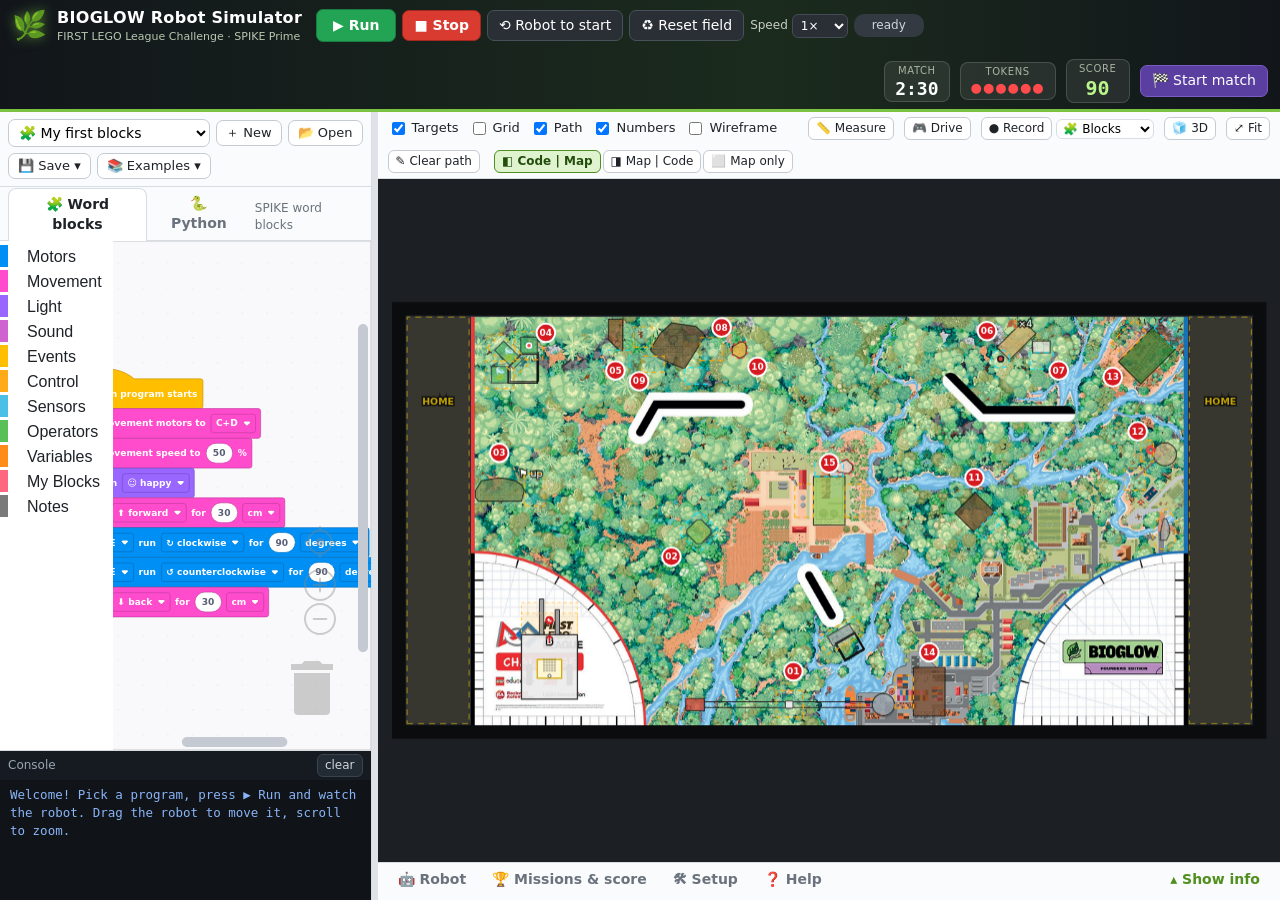
==== 2026 Code/simulator/index.html @ a002cd94 "Adding simulator and BaseFunctions recommendations" ====
<!doctype html>
<html lang="en">
<head>
  <meta charset="utf-8">
  <meta name="viewport" content="width=device-width, initial-scale=1">
  <title>BIOGLOW Robot Simulator – FIRST LEGO League</title>
  <link rel="stylesheet" href="vendor/codemirror/codemirror.css">
  <link rel="stylesheet" href="vendor/codemirror/addon/show-hint.css">
  <link rel="stylesheet" href="css/style.css">
</head>
<body>
  <header id="topbar">
    <div class="brand">
      <span class="logo">🌿</span>
      <div>
        <div class="title">BIOGLOW Robot Simulator</div>
        <div class="subtitle">FIRST LEGO League Challenge · SPIKE Prime</div>
      </div>
    </div>
    <div class="run-controls">
      <button id="btnRun" class="btn btn-run" title="Run the program (F5)">▶ Run</button>
      <button id="btnStop" class="btn btn-stop" title="Stop the program (Esc)">■ Stop</button>
      <button id="btnRobotStart" class="btn" title="Put the robot back at its start position (Home key)">⟲ Robot to start</button>
      <button id="btnResetField" class="btn" title="Put all mission models back in their starting positions">♻ Reset field</button>
      <label class="speed">Speed
        <select id="speedSel">
          <option value="0.25">¼×</option>
          <option value="0.5">½×</option>
          <option value="1" selected>1×</option>
          <option value="2">2×</option>
          <option value="4">4×</option>
          <option value="10">10×</option>
        </select>
      </label>
      <span id="runState" class="run-state idle">ready</span>
    </div>
    <div class="match-info">
      <div class="timer-box" title="Match timer (2:30)"><span class="lbl">Match</span><span id="matchTimer">2:30</span></div>
      <div class="tokens-box" title="Precision tokens"><span class="lbl">Tokens</span><span id="tokenDots"></span></div>
      <div class="score-box" title="Score for the current field"><span class="lbl">Score</span><span id="scoreTotal">0</span></div>
      <button id="btnMatch" class="btn btn-match">🏁 Start match</button>
    </div>
  </header>

  <main id="layout">
    <section id="codePane">
      <div class="prog-bar">
        <select id="programSel" title="Your programs (saved in this browser)"></select>
        <button id="btnNew" class="btn small" title="New program">＋ New</button>
        <button id="btnOpen" class="btn small" title="Open a .llsp3 (SPIKE app), .py or simulator .json file">📂 Open</button>
        <div class="dropdown">
          <button id="btnSaveMenu" class="btn small" title="Download or copy this program">💾 Save ▾</button>
          <div class="menu" id="saveMenu">
            <button data-act="download-py">Download Python (.py)</button>
            <button data-act="download-json">Download simulator file (.json)</button>
            <button data-act="download-llsp3">Download SPIKE app file (.llsp3, Python)</button>
            <button data-act="copy-py">Copy Python code</button>
            <hr>
            <button data-act="rename">Rename program…</button>
            <button data-act="duplicate">Duplicate program</button>
            <button data-act="to-python">Turn blocks into an editable Python program</button>
            <button data-act="delete" class="danger">Delete program…</button>
          </div>
        </div>
        <div class="dropdown">
          <button id="btnExamples" class="btn small">📚 Examples ▾</button>
          <div class="menu" id="examplesMenu"></div>
        </div>
        <input type="file" id="fileInput" accept=".py,.llsp3,.json,.txt" hidden>
      </div>
      <div class="tabs" id="codeTabs">
        <button data-tab="blocks" class="tab">🧩 Word blocks</button>
        <button data-tab="python" class="tab">🐍 Python</button>
        <span id="modeNote" class="mode-note"></span>
      </div>
      <div id="editorArea">
        <div id="blocklyDiv"></div>
        <div id="pythonDiv"><textarea id="pyText"></textarea></div>
      </div>
      <div id="consoleWrap">
        <div class="console-head"><span>Console</span><button id="btnClearConsole" class="btn tiny">clear</button></div>
        <pre id="console"></pre>
      </div>
    </section>

    <div id="splitter" title="Drag to resize"></div>

    <section id="fieldPane">
      <div class="field-toolbar">
        <label><input type="checkbox" id="optZones" checked> Targets</label>
        <label><input type="checkbox" id="optGrid"> Grid</label>
        <label><input type="checkbox" id="optTrail" checked> Path</label>
        <label><input type="checkbox" id="optLabels" checked> Numbers</label>
        <label><input type="checkbox" id="optSchematic"> Wireframe</label>
        <span class="sep"></span>
        <button id="btnMeasure" class="btn tiny toggle" title="Click and drag on the field to measure distances and angles (M)">📏 Measure</button>
        <button id="btnDrive" class="btn tiny toggle" title="Drive the robot with the keyboard (D)">🎮 Drive</button>
        <button id="btnRecord" class="btn tiny toggle rec" title="Record your keyboard driving as a program (R)">● Record</button>
        <select id="recFormat" class="rec-format" title="What Record writes"><option value="blocks">🧩 Blocks</option><option value="python">🐍 Python</option><option value="both">🧩+🐍 Both</option></select>
        <button id="btn3d" class="btn tiny toggle" title="Show the field in 3D: drag to turn, right-drag to move, scroll to zoom">🧊 3D</button>
        <button id="btnFit" class="btn tiny" title="Show the whole table (double-click the field)">⤢ Fit</button>
        <button id="btnClearTrail" class="btn tiny" title="Clear the drawn path">✎ Clear path</button>
        <span class="layout-switch" id="layoutSwitch" title="Screen layout">
          <button data-layout="split" class="btn tiny" title="Split screen: code on the left, the full map on the right">◧ Code | Map</button>
          <button data-layout="split-r" class="btn tiny" title="Split screen: the full map on the left, code on the right">◨ Map | Code</button>
          <button data-layout="map" class="btn tiny" title="Only the map (full width)">⬜ Map only</button>
        </span>
      </div>
      <div id="fieldWrap">
        <canvas id="fieldCanvas"></canvas>
        <div id="toast"></div>
        <div id="driveHelp" class="overlay-help">
          <b>Keyboard drive</b> ↑/↓ forward/back · ←/→ turn · Shift = slow · Q/A arm E · W/S arm F · Space stop · R record
        </div>
        <div id="matchOver" class="overlay-msg"></div>
      </div>
      <div class="panel-tabs" id="panelTabs">
        <button data-panel="robot" class="ptab">🤖 Robot</button>
        <button data-panel="missions" class="ptab">🏆 Missions &amp; score</button>
        <button data-panel="setup" class="ptab">🛠 Setup</button>
        <button data-panel="help" class="ptab">❓ Help</button>
        <button id="btnPanelToggle" class="ptab ptab-toggle" title="Show or hide the info panel (the map gets bigger when it is hidden)">▴ Show info</button>
      </div>
      <div id="panelArea">
        <div class="panel" id="panel-robot"></div>
        <div class="panel" id="panel-missions"></div>
        <div class="panel" id="panel-setup"></div>
        <div class="panel" id="panel-help"></div>
      </div>
    </section>
  </main>

  <div id="modal" class="modal hidden"><div class="modal-box"><div id="modalBody"></div></div></div>

  <!-- third-party editors (bundled for offline use) -->
  <script src="vendor/codemirror/codemirror.js"></script>
  <script src="vendor/codemirror/mode/python/python.js"></script>
  <script src="vendor/codemirror/addon/matchbrackets.js"></script>
  <script src="vendor/codemirror/addon/closebrackets.js"></script>
  <script src="vendor/codemirror/addon/active-line.js"></script>
  <script src="vendor/codemirror/addon/comment.js"></script>
  <script src="vendor/codemirror/addon/show-hint.js"></script>
  <script src="vendor/blockly/blockly_compressed.js"></script>
  <script src="vendor/blockly/blocks_compressed.js"></script>
  <script src="vendor/blockly/python_compressed.js"></script>
  <script src="vendor/blockly/msg/en.js"></script>

  <!-- field images (embedded so the colour sensor works from a local file) -->
  <script src="assets/mat.js"></script>
  <script src="assets/wireframe.js"></script>

  <!-- Python interpreter -->
  <script src="js/python/lexer.js"></script>
  <script src="js/python/parser.js"></script>
  <script src="js/python/runtime.js"></script>
  <script src="js/python/interp.js"></script>
  <script src="js/python/builtins.js"></script>

  <!-- simulation -->
  <script src="js/sim/geom.js"></script>
  <script src="js/sim/field.js"></script>
  <script src="js/sim/robot.js"></script>
  <script src="js/sim/missions.js"></script>
  <script src="js/sim/world.js"></script>
  <script src="js/sim/runner.js"></script>
  <script src="js/api/spike.js"></script>
  <script src="js/api/pybricks.js"></script>

  <!-- blocks, files, user interface -->
  <script src="js/blocks/spike_blocks.js"></script>
  <script src="js/blocks/llsp3.js"></script>
  <script src="js/ui/render.js"></script>
  <script src="js/ui/guided_mission.js"></script>
  <script src="js/ui/examples.js"></script>
  <script src="js/ui/panels.js"></script>
  <script src="js/ui/editors.js"></script>
  <script src="js/ui/recorder.js"></script>
  <script src="js/ui/view3d.js"></script>
  <script src="js/ui/models3d.js"></script>
  <script src="js/ui/app.js"></script>
</body>
</html>
---- 2026 Code/simulator/vendor/codemirror/codemirror.css ----
/* BASICS */

.CodeMirror {
  /* Set height, width, borders, and global font properties here */
  font-family: monospace;
  height: 300px;
  color: black;
  direction: ltr;
}

/* PADDING */

.CodeMirror-lines {
  padding: 4px 0; /* Vertical padding around content */
}
.CodeMirror pre.CodeMirror-line,
.CodeMirror pre.CodeMirror-line-like {
  padding: 0 4px; /* Horizontal padding of content */
}

.CodeMirror-scrollbar-filler, .CodeMirror-gutter-filler {
  background-color: white; /* The little square between H and V scrollbars */
}

/* GUTTER */

.CodeMirror-gutters {
  border-right: 1px solid #ddd;
  background-color: #f7f7f7;
  white-space: nowrap;
}
.CodeMirror-linenumbers {}
.CodeMirror-linenumber {
  padding: 0 3px 0 5px;
  min-width: 20px;
  text-align: right;
  color: #999;
  white-space: nowrap;
}

.CodeMirror-guttermarker { color: black; }
.CodeMirror-guttermarker-subtle { color: #999; }

/* CURSOR */

.CodeMirror-cursor {
  border-left: 1px solid black;
  border-right: none;
  width: 0;
}
/* Shown when moving in bi-directional text */
.CodeMirror div.CodeMirror-secondarycursor {
  border-left: 1px solid silver;
}
.cm-fat-cursor .CodeMirror-cursor {
  width: auto;
  border: 0 !important;
  background: #7e7;
}
.cm-fat-cursor div.CodeMirror-cursors {
  z-index: 1;
}
.cm-fat-cursor .CodeMirror-line::selection,
.cm-fat-cursor .CodeMirror-line > span::selection, 
.cm-fat-cursor .CodeMirror-line > span > span::selection { background: transparent; }
.cm-fat-cursor .CodeMirror-line::-moz-selection,
.cm-fat-cursor .CodeMirror-line > span::-moz-selection,
.cm-fat-cursor .CodeMirror-line > span > span::-moz-selection { background: transparent; }
.cm-fat-cursor { caret-color: transparent; }
@-moz-keyframes blink {
  0% {}
  50% { background-color: transparent; }
  100% {}
}
@-webkit-keyframes blink {
  0% {}
  50% { background-color: transparent; }
  100% {}
}
@keyframes blink {
  0% {}
  50% { background-color: transparent; }
  100% {}
}

/* Can style cursor different in overwrite (non-insert) mode */
.CodeMirror-overwrite .CodeMirror-cursor {}

.cm-tab { display: inline-block; text-decoration: inherit; }

.CodeMirror-rulers {
  position: absolute;
  left: 0; right: 0; top: -50px; bottom: 0;
  overflow: hidden;
}
.CodeMirror-ruler {
  border-left: 1px solid #ccc;
  top: 0; bottom: 0;
  position: absolute;
}

/* DEFAULT THEME */

.cm-s-default .cm-header {color: blue;}
.cm-s-default .cm-quote {color: #090;}
.cm-negative {color: #d44;}
.cm-positive {color: #292;}
.cm-header, .cm-strong {font-weight: bold;}
.cm-em {font-style: italic;}
.cm-link {text-decoration: underline;}
.cm-strikethrough {text-decoration: line-through;}

.cm-s-default .cm-keyword {color: #708;}
.cm-s-default .cm-atom {color: #219;}
.cm-s-default .cm-number {color: #164;}
.cm-s-default .cm-def {color: #00f;}
.cm-s-default .cm-variable,
.cm-s-default .cm-punctuation,
.cm-s-default .cm-property,
.cm-s-default .cm-operator {}
.cm-s-default .cm-variable-2 {color: #05a;}
.cm-s-default .cm-variable-3, .cm-s-default .cm-type {color: #085;}
.cm-s-default .cm-comment {color: #a50;}
.cm-s-default .cm-string {color: #a11;}
.cm-s-default .cm-string-2 {color: #f50;}
.cm-s-default .cm-meta {color: #555;}
.cm-s-default .cm-qualifier {color: #555;}
.cm-s-default .cm-builtin {color: #30a;}
.cm-s-default .cm-bracket {color: #997;}
.cm-s-default .cm-tag {color: #170;}
.cm-s-default .cm-attribute {color: #00c;}
.cm-s-default .cm-hr {color: #999;}
.cm-s-default .cm-link {color: #00c;}

.cm-s-default .cm-error {color: #f00;}
.cm-invalidchar {color: #f00;}

.CodeMirror-composing { border-bottom: 2px solid; }

/* Default styles for common addons */

div.CodeMirror span.CodeMirror-matchingbracket {color: #0b0;}
div.CodeMirror span.CodeMirror-nonmatchingbracket {color: #a22;}
.CodeMirror-matchingtag { background: rgba(255, 150, 0, .3); }
.CodeMirror-activeline-background {background: #e8f2ff;}

/* STOP */

/* The rest of this file contains styles related to the mechanics of
   the editor. You probably shouldn't touch them. */

.CodeMirror {
  position: relative;
  overflow: hidden;
  background: white;
}

.CodeMirror-scroll {
  overflow: scroll !important; /* Things will break if this is overridden */
  /* 50px is the magic margin used to hide the element's real scrollbars */
  /* See overflow: hidden in .CodeMirror */
  margin-bottom: -50px; margin-right: -50px;
  padding-bottom: 50px;
  height: 100%;
  outline: none; /* Prevent dragging from highlighting the element */
  position: relative;
  z-index: 0;
}
.CodeMirror-sizer {
  position: relative;
  border-right: 50px solid transparent;
}

/* The fake, visible scrollbars. Used to force redraw during scrolling
   before actual scrolling happens, thus preventing shaking and
   flickering artifacts. */
.CodeMirror-vscrollbar, .CodeMirror-hscrollbar, .CodeMirror-scrollbar-filler, .CodeMirror-gutter-filler {
  position: absolute;
  z-index: 6;
  display: none;
  outline: none;
}
.CodeMirror-vscrollbar {
  right: 0; top: 0;
  overflow-x: hidden;
  overflow-y: scroll;
}
.CodeMirror-hscrollbar {
  bottom: 0; left: 0;
  overflow-y: hidden;
  overflow-x: scroll;
}
.CodeMirror-scrollbar-filler {
  right: 0; bottom: 0;
}
.CodeMirror-gutter-filler {
  left: 0; bottom: 0;
}

.CodeMirror-gutters {
  position: absolute; left: 0; top: 0;
  min-height: 100%;
  z-index: 3;
}
.CodeMirror-gutter {
  white-space: normal;
  height: 100%;
  display: inline-block;
  vertical-align: top;
  margin-bottom: -50px;
}
.CodeMirror-gutter-wrapper {
  position: absolute;
  z-index: 4;
  background: none !important;
  border: none !important;
}
.CodeMirror-gutter-background {
  position: absolute;
  top: 0; bottom: 0;
  z-index: 4;
}
.CodeMirror-gutter-elt {
  position: absolute;
  cursor: default;
  z-index: 4;
}
.CodeMirror-gutter-wrapper ::selection { background-color: transparent }
.CodeMirror-gutter-wrapper ::-moz-selection { background-color: transparent }

.CodeMirror-lines {
  cursor: text;
  min-height: 1px; /* prevents collapsing before first draw */
}
.CodeMirror pre.CodeMirror-line,
.CodeMirror pre.CodeMirror-line-like {
  /* Reset some styles that the rest of the page might have set */
  -moz-border-radius: 0; -webkit-border-radius: 0; border-radius: 0;
  border-width: 0;
  background: transparent;
  font-family: inherit;
  font-size: inherit;
  margin: 0;
  white-space: pre;
  word-wrap: normal;
  line-height: inherit;
  color: inherit;
  z-index: 2;
  position: relative;
  overflow: visible;
  -webkit-tap-highlight-color: transparent;
  -webkit-font-variant-ligatures: contextual;
  font-variant-ligatures: contextual;
}
.CodeMirror-wrap pre.CodeMirror-line,
.CodeMirror-wrap pre.CodeMirror-line-like {
  word-wrap: break-word;
  white-space: pre-wrap;
  word-break: normal;
}

.CodeMirror-linebackground {
  position: absolute;
  left: 0; right: 0; top: 0; bottom: 0;
  z-index: 0;
}

.CodeMirror-linewidget {
  position: relative;
  z-index: 2;
  padding: 0.1px; /* Force widget margins to stay inside of the container */
}

.CodeMirror-widget {}

.CodeMirror-rtl pre { direction: rtl; }

.CodeMirror-code {
  outline: none;
}

/* Force content-box sizing for the elements where we expect it */
.CodeMirror-scroll,
.CodeMirror-sizer,
.CodeMirror-gutter,
.CodeMirror-gutters,
.CodeMirror-linenumber {
  -moz-box-sizing: content-box;
  box-sizing: content-box;
}

.CodeMirror-measure {
  position: absolute;
  width: 100%;
  height: 0;
  overflow: hidden;
  visibility: hidden;
}

.CodeMirror-cursor {
  position: absolute;
  pointer-events: none;
}
.CodeMirror-measure pre { position: static; }

div.CodeMirror-cursors {
  visibility: hidden;
  position: relative;
  z-index: 3;
}
div.CodeMirror-dragcursors {
  visibility: visible;
}

.CodeMirror-focused div.CodeMirror-cursors {
  visibility: visible;
}

.CodeMirror-selected { background: #d9d9d9; }
.CodeMirror-focused .CodeMirror-selected { background: #d7d4f0; }
.CodeMirror-crosshair { cursor: crosshair; }
.CodeMirror-line::selection, .CodeMirror-line > span::selection, .CodeMirror-line > span > span::selection { background: #d7d4f0; }
.CodeMirror-line::-moz-selection, .CodeMirror-line > span::-moz-selection, .CodeMirror-line > span > span::-moz-selection { background: #d7d4f0; }

.cm-searching {
  background-color: #ffa;
  background-color: rgba(255, 255, 0, .4);
}

/* Used to force a border model for a node */
.cm-force-border { padding-right: .1px; }

@media print {
  /* Hide the cursor when printing */
  .CodeMirror div.CodeMirror-cursors {
    visibility: hidden;
  }
}

/* See issue #2901 */
.cm-tab-wrap-hack:after { content: ''; }

/* Help users use markselection to safely style text background */
span.CodeMirror-selectedtext { background: none; }
---- 2026 Code/simulator/vendor/codemirror/addon/show-hint.css ----
.CodeMirror-hints {
  position: absolute;
  z-index: 10;
  overflow: hidden;
  list-style: none;

  margin: 0;
  padding: 2px;

  -webkit-box-shadow: 2px 3px 5px rgba(0,0,0,.2);
  -moz-box-shadow: 2px 3px 5px rgba(0,0,0,.2);
  box-shadow: 2px 3px 5px rgba(0,0,0,.2);
  border-radius: 3px;
  border: 1px solid silver;

  background: white;
  font-size: 90%;
  font-family: monospace;

  max-height: 20em;
  overflow-y: auto;
  box-sizing: border-box;
}

.CodeMirror-hint {
  margin: 0;
  padding: 0 4px;
  border-radius: 2px;
  white-space: pre;
  color: black;
  cursor: pointer;
}

li.CodeMirror-hint-active {
  background: #08f;
  color: white;
}
---- 2026 Code/simulator/css/style.css ----
:root {
  --bg: #eef1f4;
  --panel: #ffffff;
  --ink: #1f2328;
  --muted: #6a737d;
  --line: #d8dde3;
  --accent: #7cc242;
  --accent-dark: #4f8f1e;
  --red: #d71920;
  --blue: #1f6fd1;
  --header: #15181d;
  --run: #23a455;
  --stop: #d93b30;
  --mono: "Cascadia Code", Consolas, "SFMono-Regular", Menlo, monospace;
}

* { box-sizing: border-box; }
html, body { height: 100%; margin: 0; }
body {
  display: flex;
  flex-direction: column;
  font: 14px/1.4 system-ui, "Segoe UI", Helvetica, Arial, sans-serif;
  color: var(--ink);
  background: var(--bg);
  overflow: hidden;
}
button, select, input { font: inherit; }

/* ------------------------------------------------------------------ header */
#topbar {
  flex: 0 0 auto;
  display: flex;
  align-items: center;
  gap: 14px;
  padding: 6px 12px;
  background: linear-gradient(90deg, #12161b, #1b2b1d 60%, #12161b);
  color: #fff;
  border-bottom: 3px solid var(--accent);
  flex-wrap: wrap;
}
.brand { display: flex; align-items: center; gap: 10px; min-width: 210px; }
.brand .logo { font-size: 28px; filter: drop-shadow(0 0 6px rgba(124,194,66,.6)); }
.brand .title { font-weight: 800; letter-spacing: .3px; font-size: 16px; }
.brand .subtitle { font-size: 11px; color: #b8c7b0; }
.run-controls { display: flex; align-items: center; gap: 6px; flex-wrap: wrap; }
.match-info { margin-left: auto; display: flex; align-items: center; gap: 10px; }
.timer-box, .score-box, .tokens-box {
  display: flex; flex-direction: column; align-items: center; justify-content: center;
  background: rgba(255,255,255,.08); border: 1px solid rgba(255,255,255,.15); border-radius: 8px;
  padding: 2px 10px; min-width: 64px;
}
.match-info .lbl { font-size: 10px; text-transform: uppercase; letter-spacing: .6px; color: #a9b4a3; }
#matchTimer { font: 700 18px var(--mono); }
#scoreTotal { font: 800 20px var(--mono); color: #b9f58a; }
#tokenDots { font-size: 13px; letter-spacing: 1px; color: #ff4b4b; }
#tokenDots .lost { color: #555; }
.timer-box.running #matchTimer { color: #ffd54f; }
.timer-box.low #matchTimer { color: #ff6b6b; }
.speed { font-size: 12px; color: #c7d0c2; display: flex; align-items: center; gap: 4px; }
.speed select { background: #2a2f36; color: #fff; border: 1px solid #444b55; border-radius: 6px; padding: 3px 4px; }
.run-state { font-size: 12px; padding: 3px 8px; border-radius: 10px; background: #333a42; color: #cfd6dd; min-width: 70px; text-align: center; }
.run-state.running { background: #1e7d3f; color: #fff; }
.run-state.error { background: #9b1c17; color: #fff; }
.run-state.finished { background: #2f4d7a; color: #fff; }

/* ------------------------------------------------------------------ buttons */
.btn {
  border: 1px solid #c4cbd3; background: #fff; color: var(--ink);
  border-radius: 7px; padding: 5px 11px; cursor: pointer; white-space: nowrap;
  transition: background .12s, box-shadow .12s, transform .05s;
}
.btn:hover { background: #f1f4f7; }
.btn:active { transform: translateY(1px); }
.btn:disabled { opacity: .5; cursor: default; }
#topbar .btn { background: #2a2f36; color: #fff; border-color: #48505a; }
#topbar .btn:hover { background: #363d46; }
#topbar .btn-run { background: var(--run); border-color: #1a7d40; font-weight: 700; padding: 6px 16px; }
#topbar .btn-run:hover { background: #2bbd63; }
#topbar .btn-stop { background: var(--stop); border-color: #a3271f; font-weight: 700; }
#topbar .btn-stop:hover { background: #ec4a3e; }
#topbar .btn-match { background: #5b3fa0; border-color: #7a5cc4; }
#topbar .btn-match.active { background: #a33; border-color: #d55; }
.btn.small { padding: 3px 9px; font-size: 13px; }
.btn.tiny { padding: 2px 7px; font-size: 12px; border-radius: 6px; }
.btn.toggle.on { background: #dff3cf; border-color: var(--accent-dark); color: #234d0c; font-weight: 600; }
.btn.rec.on { background: #fde2e1; border-color: var(--red); color: #8a1410; }
.rec-format { font-size: 12px; padding: 1px 2px; border: 1px solid var(--line); border-radius: 6px; background: #fff; margin-left: -6px; }
.btn.primary { background: var(--accent-dark); color: #fff; border-color: #3f7516; }
.btn.primary:hover { background: #5aa222; }
.btn.danger, button.danger { color: #b3261e; }

/* ------------------------------------------------------------------ layout */
#layout { flex: 1 1 auto; display: flex; min-height: 0; }
#codePane { width: 42%; min-width: 330px; display: flex; flex-direction: column; background: var(--panel); border-right: 1px solid var(--line); }
#splitter { width: 6px; cursor: col-resize; background: #dfe3e8; flex: 0 0 auto; }
#splitter:hover, #splitter.drag { background: var(--accent); }
#fieldPane { flex: 1 1 auto; display: flex; flex-direction: column; min-width: 0; }

.prog-bar { display: flex; align-items: center; gap: 6px; padding: 7px 8px; border-bottom: 1px solid var(--line); flex-wrap: wrap; background: #fafbfc; }
#programSel { min-width: 150px; max-width: 260px; flex: 1; padding: 4px 6px; border: 1px solid #c4cbd3; border-radius: 7px; background: #fff; }
.dropdown { position: relative; }
.menu {
  display: none; position: absolute; top: 100%; left: 0; z-index: 50; margin-top: 4px;
  background: #fff; border: 1px solid var(--line); border-radius: 8px; box-shadow: 0 8px 24px rgba(0,0,0,.15);
  min-width: 260px; padding: 5px; max-height: 70vh; overflow: auto;
}
.menu.open { display: block; }
.menu button { display: block; width: 100%; text-align: left; border: 0; background: none; padding: 7px 10px; border-radius: 6px; cursor: pointer; }
.menu button:hover { background: #eef5e8; }
.menu hr { border: 0; border-top: 1px solid var(--line); margin: 4px 2px; }
.menu .menu-title { font-size: 11px; text-transform: uppercase; color: var(--muted); padding: 6px 10px 2px; letter-spacing: .5px; }
.menu .ex-desc { display: block; font-size: 11.5px; color: var(--muted); }

.tabs { display: flex; align-items: flex-end; gap: 2px; padding: 0 8px; border-bottom: 1px solid var(--line); background: #fafbfc; }
.tab { border: 1px solid transparent; border-bottom: 0; background: none; padding: 6px 12px; cursor: pointer; border-radius: 8px 8px 0 0; color: var(--muted); font-weight: 600; }
.tab.active { background: #fff; border-color: var(--line); color: var(--ink); margin-bottom: -1px; }
.tab:disabled { opacity: .45; cursor: default; }
.mode-note { margin-left: auto; font-size: 12px; color: var(--muted); padding: 6px 4px; }

#editorArea { flex: 1 1 auto; position: relative; min-height: 120px; }
#blocklyDiv, #pythonDiv { position: absolute; inset: 0; }
#pythonDiv .CodeMirror { height: 100%; font: 13.5px/1.5 var(--mono); }
.CodeMirror-activeline-background { background: #f3f7ef; }
.cm-running-line { background: rgba(255, 213, 79, .45) !important; }
.cm-error-line { background: rgba(255, 90, 80, .22) !important; }
.cm-error-gutter { color: #d32f2f; font-weight: 700; }
.readonly-note { position: absolute; right: 14px; top: 8px; z-index: 5; background: #fff8e1; border: 1px solid #ffe08a; color: #6b5300; font-size: 12px; padding: 3px 8px; border-radius: 6px; }

#consoleWrap { flex: 0 0 150px; display: flex; flex-direction: column; border-top: 1px solid var(--line); background: #101418; min-height: 60px; }
.console-head { display: flex; justify-content: space-between; align-items: center; padding: 3px 8px; color: #9aa6b2; font-size: 12px; background: #161b21; }
.console-head .btn { background: #222a33; color: #cfd6dd; border-color: #3a434e; }
#console { flex: 1; margin: 0; padding: 6px 10px; overflow: auto; color: #e6edf3; font: 12.5px/1.45 var(--mono); white-space: pre-wrap; word-break: break-word; }
#console .err { color: #ff8a80; }
#console .warn { color: #ffd166; }
#console .info { color: #8ab4f8; }
#console .ok { color: #9ee493; }
#console .lineref { text-decoration: underline; cursor: pointer; }

/* ------------------------------------------------------------------ field */
.field-toolbar { display: flex; align-items: center; gap: 10px; padding: 5px 10px; background: #fafbfc; border-bottom: 1px solid var(--line); flex-wrap: wrap; font-size: 13px; }
.field-toolbar label { display: flex; align-items: center; gap: 4px; cursor: pointer; user-select: none; }
.field-toolbar .sep { flex: 1; }
#fieldWrap { flex: 1.35 1 0; position: relative; min-height: 220px; background: #1c1f24; }
#fieldCanvas { width: 100%; height: 100%; display: block; touch-action: none; }
#view3d { position: absolute; inset: 0; width: 100%; height: 100%; display: none; touch-action: none; }
#view3d.show { display: block; }
#toast {
  position: absolute; left: 50%; top: 10px; transform: translateX(-50%);
  background: rgba(20, 24, 28, .88); color: #fff; padding: 6px 14px; border-radius: 18px; font-size: 13px;
  opacity: 0; transition: opacity .25s; pointer-events: none; max-width: 85%; text-align: center;
}
#toast.show { opacity: 1; }
.overlay-help { position: absolute; right: 10px; bottom: 36px; background: rgba(0,0,0,.72); color: #fff; padding: 6px 10px; border-radius: 8px; font-size: 12px; display: none; }
.overlay-help.show { display: block; }
.overlay-msg { position: absolute; inset: 0; display: none; align-items: center; justify-content: center; background: rgba(0,0,0,.45); color: #fff; font-size: 22px; text-align: center; }
.overlay-msg.show { display: flex; }
.overlay-msg .card { background: rgba(20,24,28,.92); padding: 22px 34px; border-radius: 14px; border: 2px solid var(--accent); }
.overlay-msg .big { font: 800 48px var(--mono); color: #b9f58a; }

.panel-tabs { display: flex; gap: 2px; padding: 0 8px; background: #fafbfc; border-top: 1px solid var(--line); border-bottom: 1px solid var(--line); }
.ptab { border: 0; background: none; padding: 7px 12px; cursor: pointer; color: var(--muted); font-weight: 600; border-bottom: 3px solid transparent; }
.ptab.active { color: var(--ink); border-bottom-color: var(--accent); }
.ptab-toggle { margin-left: auto; color: var(--accent-dark); }
#panelArea { flex: 1 1 0; overflow: auto; min-height: 150px; background: var(--bg); }

/* ------------------------------------------------------------------ layouts */
.layout-switch { display: inline-flex; gap: 2px; margin-left: 4px; }
.layout-switch .btn.on { background: #dff3cf; border-color: var(--accent-dark); color: #234d0c; font-weight: 600; }
#layout.swap { flex-direction: row-reverse; }
#layout.swap #codePane { border-right: 0; border-left: 1px solid var(--line); }
#layout.maponly #codePane, #layout.maponly #splitter { display: none; }
/* info panel collapsed: the map uses all the height */
#fieldPane.panels-collapsed #panelArea { display: none; }
#fieldPane.panels-collapsed #fieldWrap { flex: 1 1 auto; }
#fieldPane.panels-collapsed .ptab.active { border-bottom-color: transparent; color: var(--muted); }
#fieldPane.panels-collapsed .panel-tabs { border-bottom: 0; }
.panel { display: none; padding: 10px; }
.panel.active { display: block; }

/* cards & grids inside panels */
.cards { display: grid; grid-template-columns: repeat(auto-fill, minmax(250px, 1fr)); gap: 10px; }
.card { background: var(--panel); border: 1px solid var(--line); border-radius: 10px; padding: 10px 12px; }
.card h3 { margin: 0 0 8px; font-size: 13px; text-transform: uppercase; letter-spacing: .5px; color: var(--muted); }
.kv { display: grid; grid-template-columns: auto 1fr; gap: 3px 10px; font-size: 13px; }
.kv .k { color: var(--muted); }
.kv .v { font-family: var(--mono); }
.swatch { display: inline-block; width: 12px; height: 12px; border-radius: 3px; border: 1px solid #0003; vertical-align: -1px; margin-right: 4px; }

/* hub display */
.hub { display: flex; gap: 12px; align-items: center; }
.hub-face { background: #fff8d6; border: 3px solid #d4a800; border-radius: 14px; padding: 8px; display: inline-flex; flex-direction: column; align-items: center; gap: 8px; }
.matrix { display: grid; grid-template-columns: repeat(5, 16px); gap: 4px; background: #222; padding: 6px; border-radius: 6px; }
.matrix div { width: 16px; height: 16px; border-radius: 3px; background: #3a3a3a; }
.hub-buttons { display: flex; align-items: center; gap: 8px; }
.hub-btn { width: 30px; height: 22px; border-radius: 6px; border: 1px solid #999; background: #f4f4f4; cursor: pointer; font-size: 11px; }
.hub-btn:active, .hub-btn.down { background: #d6d6d6; }
.center-btn { width: 26px; height: 26px; border-radius: 50%; border: 3px solid #bbb; background: #fff; }
.hub-text { font-family: var(--mono); font-size: 12px; color: var(--muted); max-width: 140px; overflow: hidden; text-overflow: ellipsis; white-space: nowrap; }

.motors-table { width: 100%; border-collapse: collapse; font-size: 13px; }
.motors-table th { text-align: left; color: var(--muted); font-weight: 600; font-size: 11.5px; text-transform: uppercase; padding: 2px 4px; }
.motors-table td { padding: 3px 4px; border-top: 1px solid #eef0f2; font-family: var(--mono); }
.motors-table td.lbl { font-family: inherit; }

/* missions panel */
.score-head { display: flex; align-items: center; gap: 14px; margin-bottom: 8px; flex-wrap: wrap; }
.score-head .total { font: 800 30px var(--mono); color: var(--accent-dark); }
.score-head .hint { color: var(--muted); font-size: 12.5px; }
.mission-list { display: grid; grid-template-columns: repeat(auto-fill, minmax(320px, 1fr)); gap: 8px; }
.mission { background: var(--panel); border: 1px solid var(--line); border-radius: 10px; padding: 8px 10px; }
.mission.scored { border-color: #9fd27a; background: #f6fcf1; }
.mission .mhead { display: flex; align-items: center; gap: 8px; cursor: pointer; }
.mission .num { background: var(--red); color: #fff; font-weight: 800; border-radius: 50%; width: 26px; height: 26px; display: flex; align-items: center; justify-content: center; font-size: 12px; flex: 0 0 auto; }
.mission.scored .num { background: #1aa64b; }
.mission .mname { font-weight: 700; flex: 1; }
.mission .pts { font: 700 15px var(--mono); }
.mission .mbody { display: none; margin-top: 6px; font-size: 12.5px; }
.mission.open .mbody { display: block; }
.mission .items { margin: 4px 0; padding: 0; list-style: none; }
.mission .items li { display: flex; justify-content: space-between; gap: 8px; padding: 1px 0; color: #333; }
.mission .items li .p { font-family: var(--mono); color: var(--muted); }
.mission .items li.got .p { color: var(--accent-dark); font-weight: 700; }
.mission .desc { color: #444; }
.mission .simhint { color: #6b5300; background: #fff8e1; border-radius: 6px; padding: 4px 6px; margin-top: 4px; }
.mission .note { color: #b3261e; }
.log { font-family: var(--mono); font-size: 12px; max-height: 160px; overflow: auto; background: #fff; border: 1px solid var(--line); border-radius: 8px; padding: 6px 8px; }
.log div { padding: 1px 0; }
.log .t { color: var(--muted); margin-right: 6px; }

/* setup panel */
.form-grid { display: grid; grid-template-columns: auto 1fr; gap: 6px 10px; align-items: center; font-size: 13px; }
.form-grid input[type=number], .form-grid select, .form-grid input[type=text] { width: 100%; padding: 3px 6px; border: 1px solid #c4cbd3; border-radius: 6px; background: #fff; }
.form-grid .unit { color: var(--muted); font-size: 12px; }
.inline { display: flex; gap: 6px; align-items: center; flex-wrap: wrap; }
.inline input[type=number] { width: 80px; }
.ports-table { width: 100%; border-collapse: collapse; font-size: 12.5px; }
.ports-table th { text-align: left; color: var(--muted); font-weight: 600; padding: 3px; font-size: 11px; text-transform: uppercase; }
.ports-table td { padding: 3px; border-top: 1px solid #eef0f2; }
.ports-table select, .ports-table input { width: 100%; padding: 2px 4px; border: 1px solid #c4cbd3; border-radius: 5px; font-size: 12.5px; }
.ports-table input[type=number] { width: 64px; }
.muted { color: var(--muted); }
.small-note { font-size: 12px; color: var(--muted); margin-top: 6px; }

/* help panel */
.help { max-width: 1050px; font-size: 13.5px; }
.help h2 { font-size: 16px; margin: 14px 0 6px; }
.help h2:first-child { margin-top: 0; }
.help code, .help pre { font-family: var(--mono); background: #fff; border: 1px solid var(--line); border-radius: 5px; }
.help code { padding: 0 4px; font-size: 12.5px; }
.help pre { padding: 8px 10px; overflow: auto; font-size: 12.5px; }
.help table { border-collapse: collapse; width: 100%; background: #fff; font-size: 12.5px; }
.help td, .help th { border: 1px solid var(--line); padding: 4px 6px; text-align: left; vertical-align: top; }
.help th { background: #f4f6f8; }
.help .cols { display: grid; grid-template-columns: repeat(auto-fit, minmax(320px, 1fr)); gap: 12px; }

/* modal */
.modal { position: fixed; inset: 0; background: rgba(0,0,0,.45); display: flex; align-items: center; justify-content: center; z-index: 100; }
.modal.hidden { display: none; }
.modal-box { background: #fff; border-radius: 12px; padding: 18px 20px; min-width: 340px; max-width: 560px; box-shadow: 0 20px 60px rgba(0,0,0,.35); }
.modal-box h3 { margin: 0 0 10px; }
.modal-box .row { display: flex; gap: 8px; justify-content: flex-end; margin-top: 14px; }
.modal-box input[type=text] { width: 100%; padding: 6px 8px; border: 1px solid #c4cbd3; border-radius: 7px; }
.choice-list { display: grid; gap: 8px; }
.choice-list button { text-align: left; padding: 10px 12px; }
.choice-list button b { display: block; }
.choice-list button span { font-size: 12.5px; color: var(--muted); }

/* blockly tweaks */
.blocklyToolboxDiv { background: #fff !important; border-right: 1px solid var(--line); }
.blocklyTreeRow { margin-bottom: 2px !important; border-radius: 0 12px 12px 0; }
.blocklyTreeLabel { font-weight: 600 !important; }
.blockly-highlight .blocklyPath { stroke: #ffd400 !important; stroke-width: 4px !important; }

@media (max-width: 1000px) {
  body { overflow: auto; }
  #layout { flex-direction: column; }
  #codePane { width: 100% !important; height: 70vh; min-width: 0; }
  #splitter { display: none; }
  #fieldPane { min-height: 900px; }
}
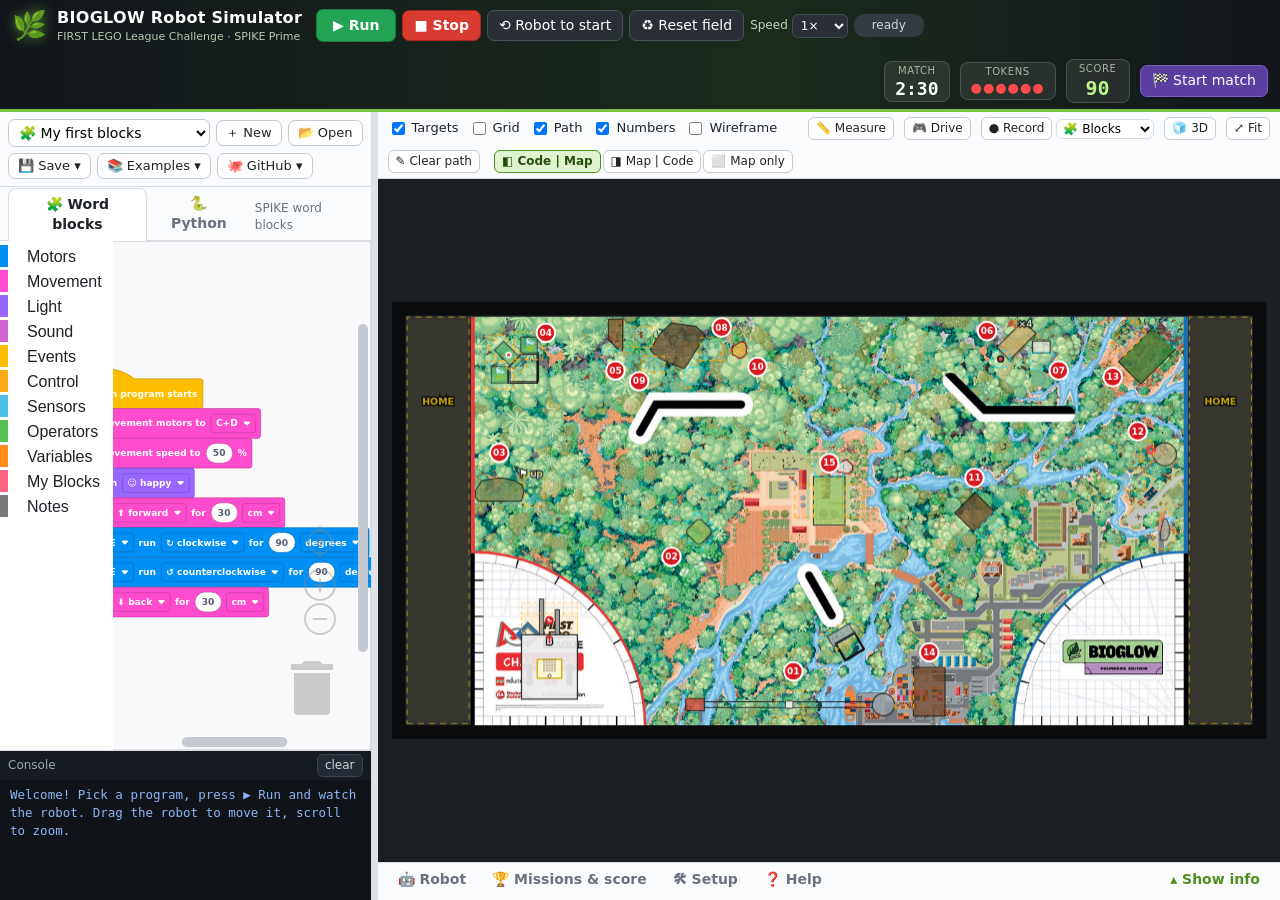
==== commit e9e2891e: "update simulator basefunctions" ====
--- a/2026 Code/simulator/index.html
+++ b/2026 Code/simulator/index.html
@@ -65,6 +65,10 @@
         <div class="dropdown">
           <button id="btnExamples" class="btn small">📚 Examples ▾</button>
           <div class="menu" id="examplesMenu"></div>
+        </div>
+        <div class="dropdown">
+          <button id="btnGithub" class="btn small" title="Load the team's missions from the ByteBeasts repository on GitHub">🐙 GitHub ▾</button>
+          <div class="menu menu-wide" id="githubMenu"></div>
         </div>
         <input type="file" id="fileInput" accept=".py,.llsp3,.json,.txt" hidden>
       </div>
@@ -174,9 +178,11 @@
   <script src="js/ui/examples.js"></script>
   <script src="js/ui/panels.js"></script>
   <script src="js/ui/editors.js"></script>
+  <script src="js/ui/basefunctions.js"></script>
   <script src="js/ui/recorder.js"></script>
   <script src="js/ui/view3d.js"></script>
   <script src="js/ui/models3d.js"></script>
+  <script src="js/ui/github.js"></script>
   <script src="js/ui/app.js"></script>
 </body>
 </html>
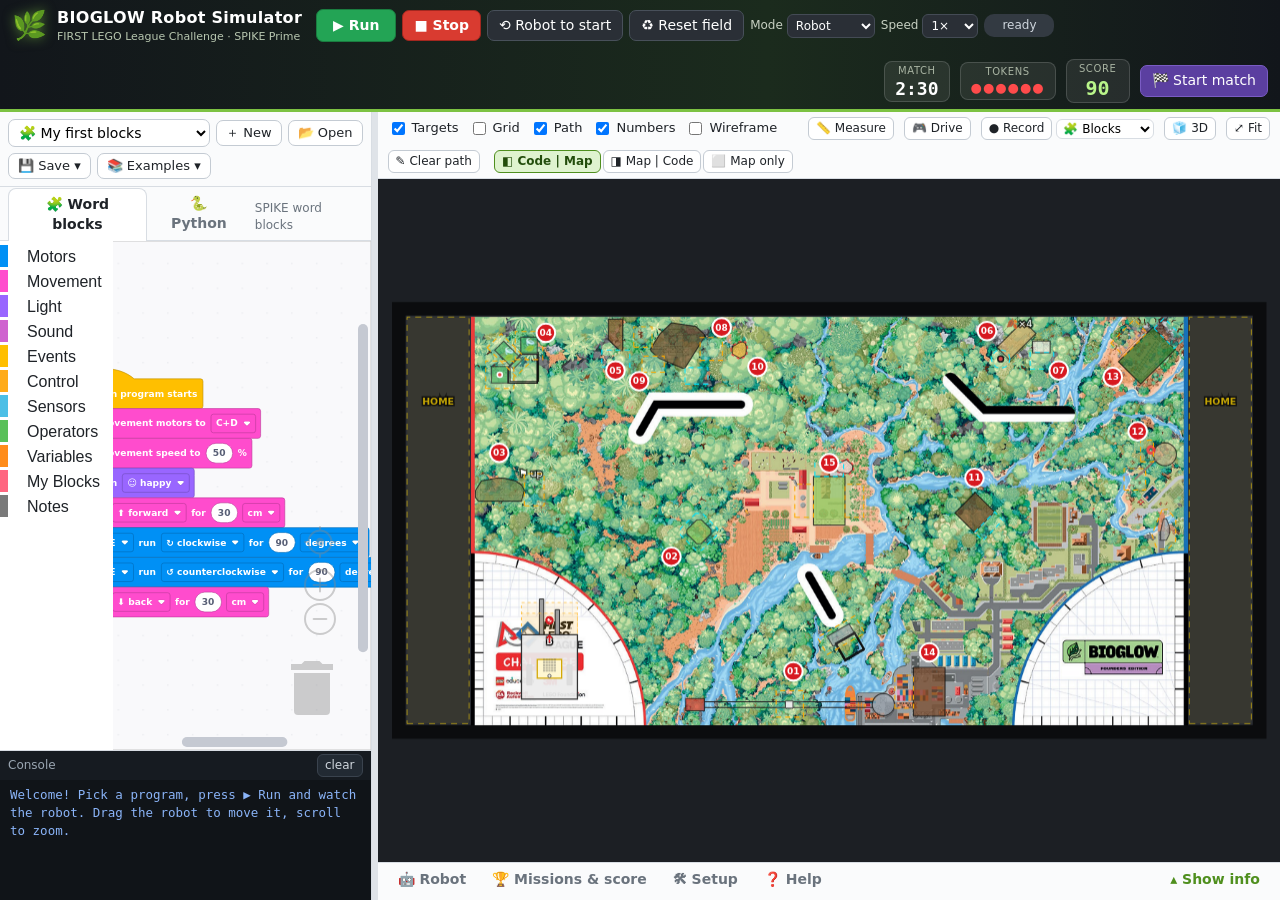
==== commit 4d3e9af4: "Update simulator" ====
--- a/2026 Code/simulator/index.html
+++ b/2026 Code/simulator/index.html
@@ -22,6 +22,12 @@
       <button id="btnStop" class="btn btn-stop" title="Stop the program (Esc)">■ Stop</button>
       <button id="btnRobotStart" class="btn" title="Put the robot back at its start position (Home key)">⟲ Robot to start</button>
       <button id="btnResetField" class="btn" title="Put all mission models back in their starting positions">♻ Reset field</button>
+      <label class="speed" title="Robot: the simulated robot is set up like the robot the Python program was written for (its ports, wheels and MOTOR_INVERT). Simulator: the program runs on the robot of the Setup panel as it is.">Mode
+        <select id="modeSel">
+          <option value="robot">Robot</option>
+          <option value="simulator">Simulator</option>
+        </select>
+      </label>
       <label class="speed">Speed
         <select id="speedSel">
           <option value="0.25">¼×</option>
@@ -65,10 +71,6 @@
         <div class="dropdown">
           <button id="btnExamples" class="btn small">📚 Examples ▾</button>
           <div class="menu" id="examplesMenu"></div>
-        </div>
-        <div class="dropdown">
-          <button id="btnGithub" class="btn small" title="Load the team's missions from the ByteBeasts repository on GitHub">🐙 GitHub ▾</button>
-          <div class="menu menu-wide" id="githubMenu"></div>
         </div>
         <input type="file" id="fileInput" accept=".py,.llsp3,.json,.txt" hidden>
       </div>
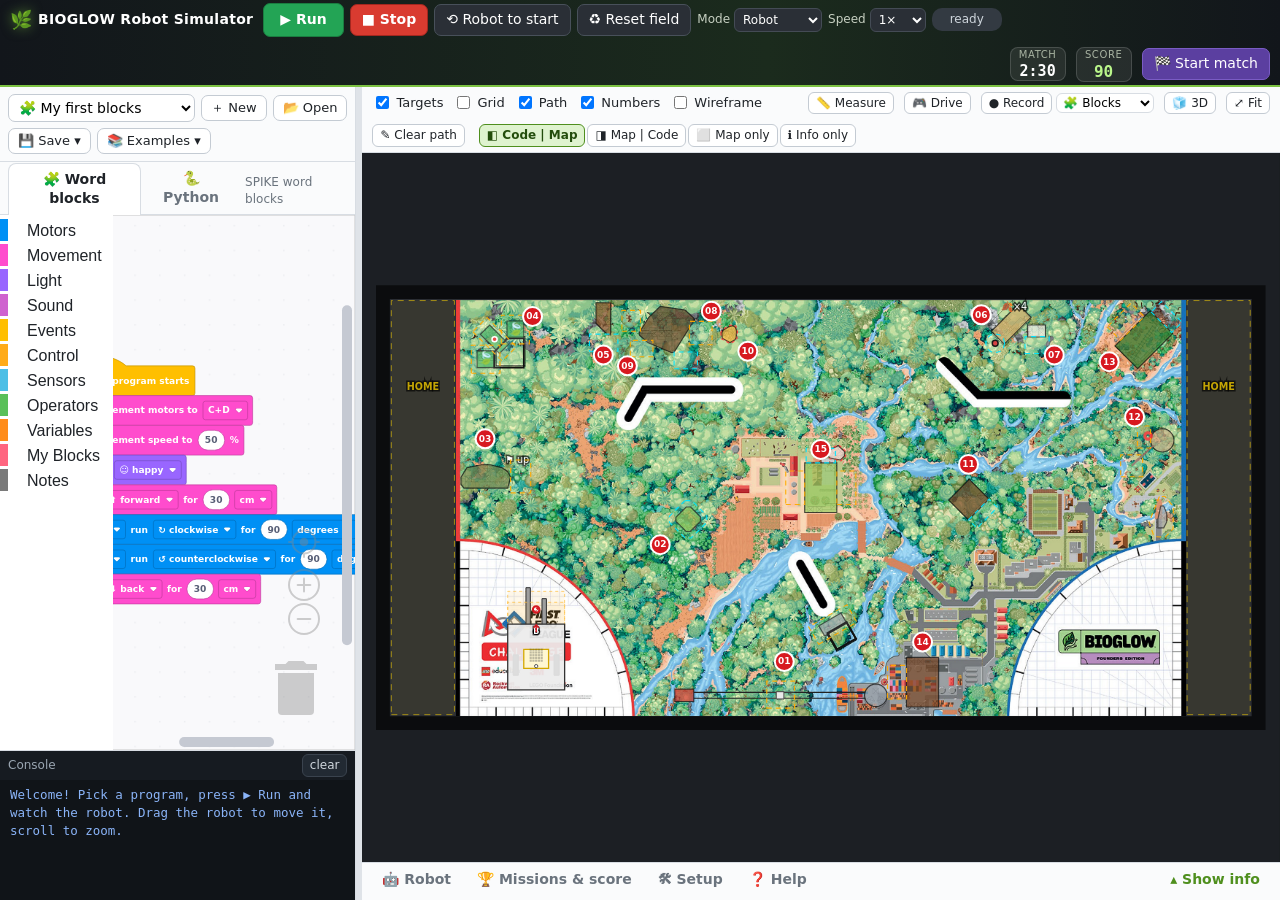
==== commit 801f0ffc: "Update simulator settings" ====
--- a/2026 Code/simulator/index.html
+++ b/2026 Code/simulator/index.html
@@ -42,7 +42,6 @@
     </div>
     <div class="match-info">
       <div class="timer-box" title="Match timer (2:30)"><span class="lbl">Match</span><span id="matchTimer">2:30</span></div>
-      <div class="tokens-box" title="Precision tokens"><span class="lbl">Tokens</span><span id="tokenDots"></span></div>
       <div class="score-box" title="Score for the current field"><span class="lbl">Score</span><span id="scoreTotal">0</span></div>
       <button id="btnMatch" class="btn btn-match">🏁 Start match</button>
     </div>
@@ -110,6 +109,7 @@
           <button data-layout="split" class="btn tiny" title="Split screen: code on the left, the full map on the right">◧ Code | Map</button>
           <button data-layout="split-r" class="btn tiny" title="Split screen: the full map on the left, code on the right">◨ Map | Code</button>
           <button data-layout="map" class="btn tiny" title="Only the map (full width)">⬜ Map only</button>
+          <button data-layout="info" class="btn tiny" title="Only the Robot, Missions &amp; score, Setup and Help panels (no code, no map)">ℹ Info only</button>
         </span>
       </div>
       <div id="fieldWrap">
--- a/2026 Code/simulator/css/style.css
+++ b/2026 Code/simulator/css/style.css
@@ -31,29 +31,27 @@
   flex: 0 0 auto;
   display: flex;
   align-items: center;
-  gap: 14px;
-  padding: 6px 12px;
+  gap: 10px;
+  padding: 3px 10px;
   background: linear-gradient(90deg, #12161b, #1b2b1d 60%, #12161b);
   color: #fff;
-  border-bottom: 3px solid var(--accent);
+  border-bottom: 2px solid var(--accent);
   flex-wrap: wrap;
 }
-.brand { display: flex; align-items: center; gap: 10px; min-width: 210px; }
-.brand .logo { font-size: 28px; filter: drop-shadow(0 0 6px rgba(124,194,66,.6)); }
-.brand .title { font-weight: 800; letter-spacing: .3px; font-size: 16px; }
-.brand .subtitle { font-size: 11px; color: #b8c7b0; }
+.brand { display: flex; align-items: center; gap: 6px; }
+.brand .logo { font-size: 18px; filter: drop-shadow(0 0 6px rgba(124,194,66,.6)); }
+.brand .title { font-weight: 800; letter-spacing: .3px; font-size: 14px; }
+.brand .subtitle { display: none; }
 .run-controls { display: flex; align-items: center; gap: 6px; flex-wrap: wrap; }
 .match-info { margin-left: auto; display: flex; align-items: center; gap: 10px; }
-.timer-box, .score-box, .tokens-box {
+.timer-box, .score-box {
   display: flex; flex-direction: column; align-items: center; justify-content: center;
   background: rgba(255,255,255,.08); border: 1px solid rgba(255,255,255,.15); border-radius: 8px;
-  padding: 2px 10px; min-width: 64px;
+  padding: 0 8px; min-width: 56px;
 }
 .match-info .lbl { font-size: 10px; text-transform: uppercase; letter-spacing: .6px; color: #a9b4a3; }
-#matchTimer { font: 700 18px var(--mono); }
-#scoreTotal { font: 800 20px var(--mono); color: #b9f58a; }
-#tokenDots { font-size: 13px; letter-spacing: 1px; color: #ff4b4b; }
-#tokenDots .lost { color: #555; }
+#matchTimer { font: 700 15px var(--mono); }
+#scoreTotal { font: 800 16px var(--mono); color: #b9f58a; }
 .timer-box.running #matchTimer { color: #ffd54f; }
 .timer-box.low #matchTimer { color: #ff6b6b; }
 .speed { font-size: 12px; color: #c7d0c2; display: flex; align-items: center; gap: 4px; }
@@ -169,6 +167,13 @@
 #layout.swap { flex-direction: row-reverse; }
 #layout.swap #codePane { border-right: 0; border-left: 1px solid var(--line); }
 #layout.maponly #codePane, #layout.maponly #splitter { display: none; }
+/* info only: no code and no map, the info panels use the whole window (the tools above the map and the show/hide button are not needed) */
+#layout.infoonly #codePane, #layout.infoonly #splitter, #layout.infoonly #fieldWrap { display: none; }
+#layout.infoonly #fieldPane #panelArea { display: block; flex: 1 1 auto; }
+#layout.infoonly .field-toolbar > :not(.layout-switch) { display: none; }
+#layout.infoonly .ptab-toggle { display: none; }
+#layout.infoonly #fieldPane .ptab.active { color: var(--ink); border-bottom-color: var(--accent); }
+#layout.infoonly #fieldPane .panel-tabs { border-bottom: 1px solid var(--line); }
 /* info panel collapsed: the map uses all the height */
 #fieldPane.panels-collapsed #panelArea { display: none; }
 #fieldPane.panels-collapsed #fieldWrap { flex: 1 1 auto; }
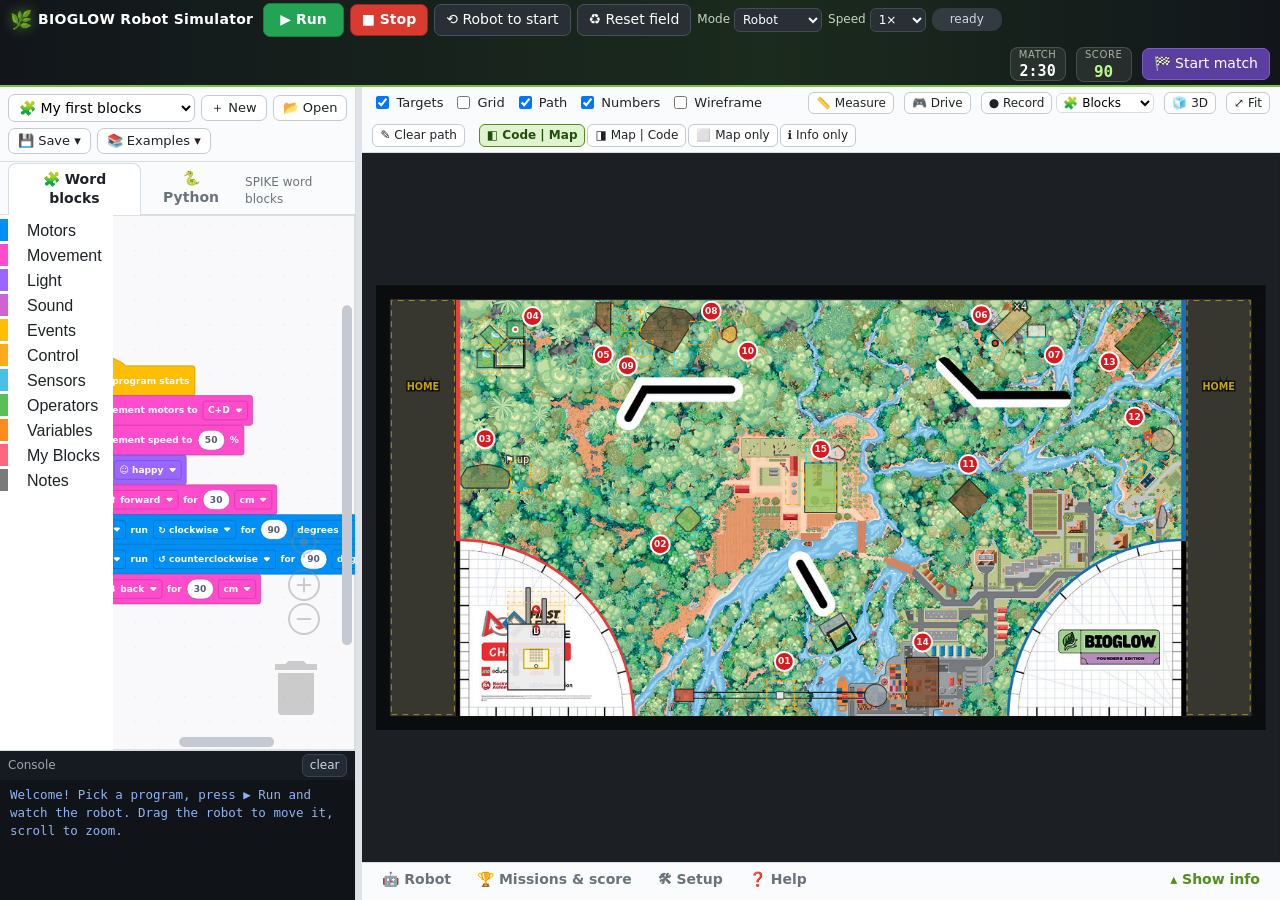
==== commit 93b6ddc1: "Update UI" ====
--- a/2026 Code/simulator/index.html
+++ b/2026 Code/simulator/index.html
@@ -65,6 +65,7 @@
             <button data-act="duplicate">Duplicate program</button>
             <button data-act="to-python">Turn blocks into an editable Python program</button>
             <button data-act="delete" class="danger">Delete program…</button>
+            <button data-act="manage" class="danger">Delete several programs…</button>
           </div>
         </div>
         <div class="dropdown">
--- a/2026 Code/simulator/css/style.css
+++ b/2026 Code/simulator/css/style.css
@@ -269,6 +269,13 @@
 .choice-list button { text-align: left; padding: 10px 12px; }
 .choice-list button b { display: block; }
 .choice-list button span { font-size: 12.5px; color: var(--muted); }
+.pick-tools { display: flex; gap: 6px; margin: 6px 0; }
+.pick-list { max-height: 50vh; overflow: auto; border: 1px solid var(--line); border-radius: 8px; }
+.pick-row { display: flex; align-items: center; gap: 8px; padding: 6px 10px; cursor: pointer; }
+.pick-row + .pick-row { border-top: 1px solid #eef0f2; }
+.pick-row:hover { background: #f6f8fa; }
+.pick-row .pick-name { flex: 1; min-width: 0; overflow: hidden; text-overflow: ellipsis; white-space: nowrap; }
+.pick-row .muted { font-size: 12px; white-space: nowrap; }
 
 /* blockly tweaks */
 .blocklyToolboxDiv { background: #fff !important; border-right: 1px solid var(--line); }
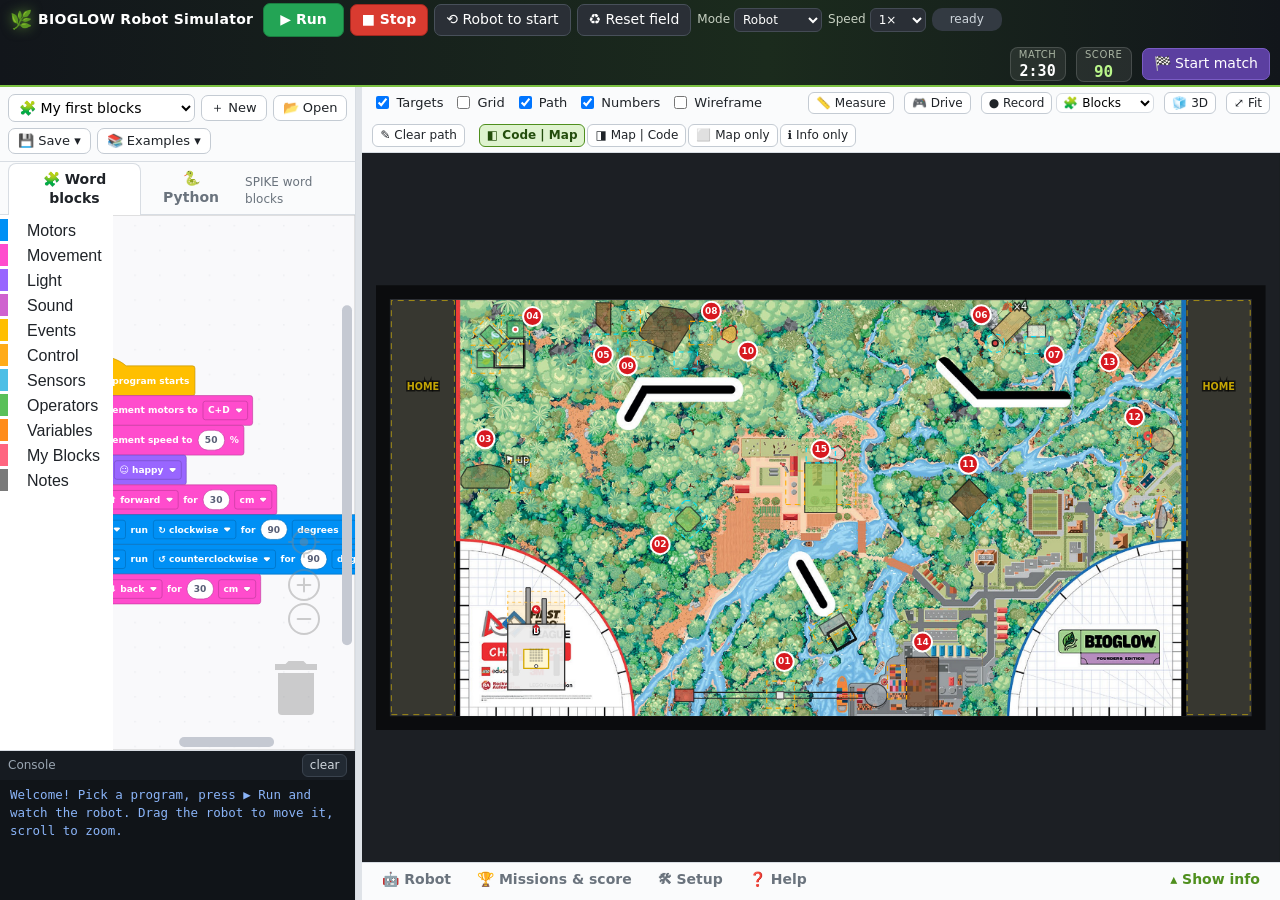
==== commit b15cc71b: "Update simulator" ====
--- a/2026 Code/simulator/index.html
+++ b/2026 Code/simulator/index.html
@@ -65,7 +65,6 @@
             <button data-act="duplicate">Duplicate program</button>
             <button data-act="to-python">Turn blocks into an editable Python program</button>
             <button data-act="delete" class="danger">Delete program…</button>
-            <button data-act="manage" class="danger">Delete several programs…</button>
           </div>
         </div>
         <div class="dropdown">
--- a/2026 Code/simulator/css/style.css
+++ b/2026 Code/simulator/css/style.css
@@ -269,13 +269,6 @@
 .choice-list button { text-align: left; padding: 10px 12px; }
 .choice-list button b { display: block; }
 .choice-list button span { font-size: 12.5px; color: var(--muted); }
-.pick-tools { display: flex; gap: 6px; margin: 6px 0; }
-.pick-list { max-height: 50vh; overflow: auto; border: 1px solid var(--line); border-radius: 8px; }
-.pick-row { display: flex; align-items: center; gap: 8px; padding: 6px 10px; cursor: pointer; }
-.pick-row + .pick-row { border-top: 1px solid #eef0f2; }
-.pick-row:hover { background: #f6f8fa; }
-.pick-row .pick-name { flex: 1; min-width: 0; overflow: hidden; text-overflow: ellipsis; white-space: nowrap; }
-.pick-row .muted { font-size: 12px; white-space: nowrap; }
 
 /* blockly tweaks */
 .blocklyToolboxDiv { background: #fff !important; border-right: 1px solid var(--line); }
